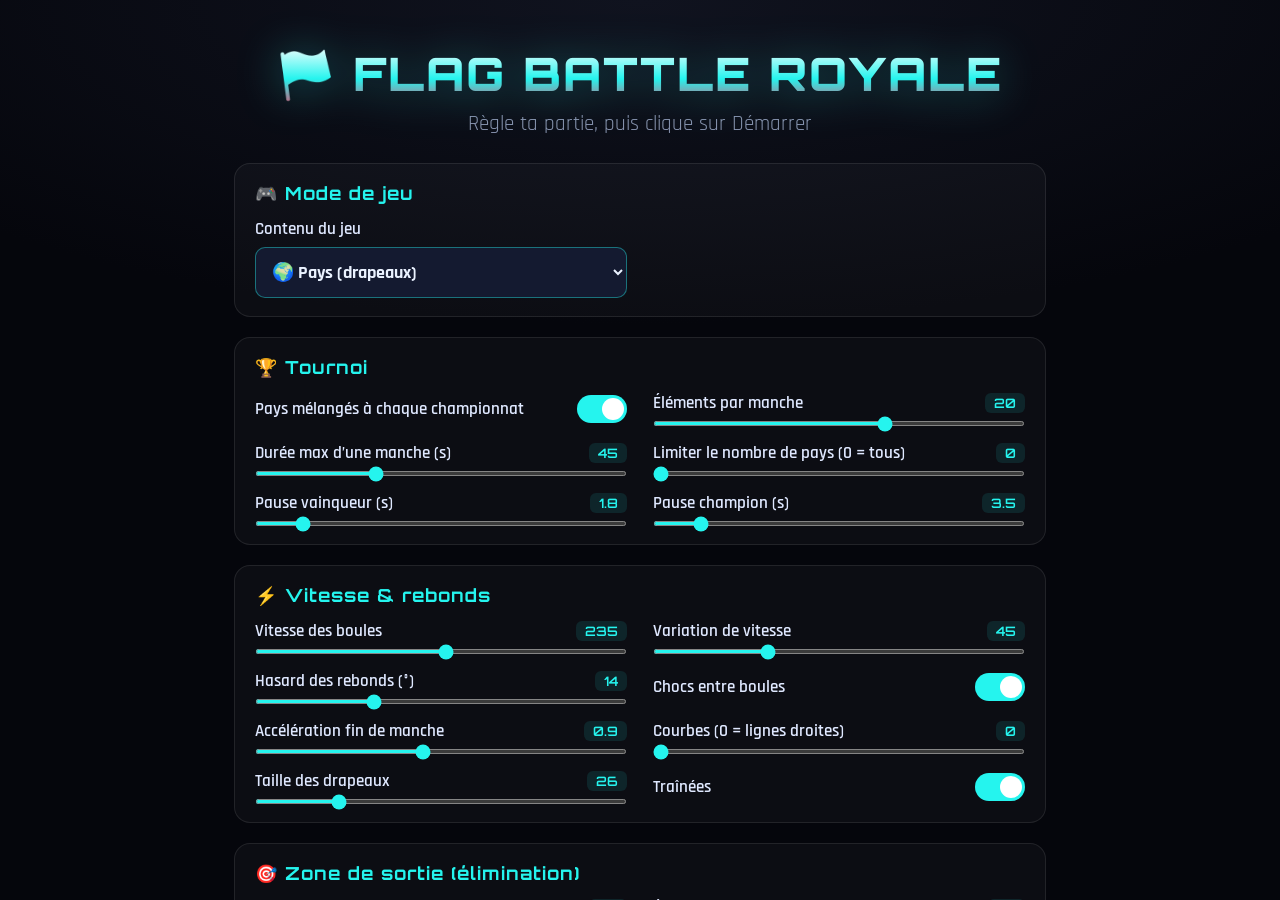
==== index.html @ c14d6283 "first commit" ====
<!DOCTYPE html>
<html lang="fr">
<head>
<meta charset="UTF-8" />
<meta name="viewport" content="width=device-width, initial-scale=1.0" />
<title>Flag Battle Royale · Live</title>
<link rel="preconnect" href="https://fonts.googleapis.com" />
<link rel="preconnect" href="https://fonts.gstatic.com" crossorigin />
<link href="https://fonts.googleapis.com/css2?family=Orbitron:wght@500;700;900&family=Rajdhani:wght@500;600;700&display=swap" rel="stylesheet" />
<link rel="stylesheet" href="css/styles.css" />
</head>
<body>

<!-- ===================== PAGE D'ACCUEIL (réglages) ===================== -->
<div id="home">
  <div class="home-scroll">
    <div class="home-head">
      <div class="home-logo">🏁 FLAG BATTLE ROYALE</div>
      <div class="home-sub">Règle ta partie, puis clique sur Démarrer</div>
    </div>
    <div id="homeForm"></div>
    <div class="home-actions">
      <button id="btnStart" class="home-start">▶&nbsp; DÉMARRER</button>
      <div class="home-secondary">
        <button id="btnFullscreen" class="home-btn">⛶ Plein écran</button>
        <button id="btnDefaults" class="home-btn">↩ Valeurs par défaut</button>
        <button id="btnResetStats" class="home-btn">🗑 Réinitialiser le classement</button>
      </div>
      <div class="home-hint">Pour OBS / TikTok LIVE Studio : ajoute <code>?go=1</code> à la fin de l'URL pour lancer directement. Le bouton <b>Plein écran</b> (ou <code>F11</code>) masque tes onglets ; une source <b>Navigateur</b> dans OBS ne capture de toute façon jamais le navigateur.</div>
    </div>
  </div>
  <div id="homeToast"></div>
</div>

<!-- ===================== LE LIVE ===================== -->
<div id="stage" style="display:none">

  <div id="topbar">
    <div id="roundLabel">QUALIFYING</div>
    <div id="timerPill"><span id="tpRound">QUALIFYING</span><span>·</span><span class="sub" id="tpTime">00:00</span></div>
    <div id="titleHolder" style="display:none"></div>
  </div>

  <!-- COLONNE GAUCHE : champions -->
  <div id="leaderboard" class="side-col">
    <div id="lbTitle" class="lb-title">🏆 CHAMPIONS</div>
    <div id="lbViewport" class="lb-viewport"><div id="lbTrack" class="lb-track"></div></div>
  </div>

  <!-- COLONNE DROITE : qualifiés du round -->
  <div id="qualified" class="side-col">
    <div class="lb-title"><span id="qTitle">✅ QUALIFIÉS</span><span id="qCount" class="q-count">0</span></div>
    <div id="qViewport" class="lb-viewport"><div id="qTrack" class="lb-track"></div></div>
  </div>

  <div id="arenaWrap">
    <div id="aliveTag"><b id="aliveN">0</b> IN THE RING</div>
    <canvas id="arena"></canvas>
  </div>

  <div id="winnerBanner">
    <div class="wb-title" id="wbTitle">HEAT WINNER</div>
    <img class="wb-flag" id="wbFlag" alt="" />
    <div class="wb-name" id="wbName">—</div>
    <div class="wb-sub" id="wbSub"></div>
  </div>

  <!-- Les pays de la manche en cours (barrés quand éliminés) -->
  <div id="heatRoster"><div id="hrGrid"></div></div>

  <div id="progressWrap">
    <div id="progressLabelRow">
      <div class="l"><b id="progDone">0</b> / <span id="progTotal">0</span> <span id="progNoun">FLAGS</span></div>
      <div class="r" id="progStage">QUALIFYING STAGE</div>
    </div>
    <div id="progressTrack"><div id="progressFill"></div></div>
  </div>

  <div id="confetti"></div>
</div>

<!-- boutons discrets (se cachent quand la souris est immobile ; jamais capturés par une source Navigateur OBS) -->
<button id="homeToggle" title="Réglages (retour au menu)">⚙</button>
<button id="fsToggle" title="Plein écran / Fenêtre">⛶</button>

<script src="js/config.js"></script>
<script src="js/countries.js"></script>
<script src="js/modes.js"></script>
<script src="js/sfx.js"></script>
<script src="js/leaderboard.js"></script>
<script src="js/engine.js"></script>
<script src="js/home.js"></script>
<script src="js/main.js"></script>
</body>
</html>
---- css/styles.css ----
/* =======================================================================
   Flag Battle Royale — layout épuré pour TikTok Live (9:16)
   Zone basse et bord droit laissés libres pour l'UI native de TikTok
   (commentaires, cadeaux, boutons). Couleurs pilotées par CONFIG.
   ======================================================================= */
:root{
  --bg-0:#000; --bg-1:#0b0b10;
  --ring:#fff; --gap:#FE2C55;
  --cyan:#25F4EE; --accent:#FE2C55;
  --text:#eaf2ff; --text-dim:#8792ad;
}
*{box-sizing:border-box;margin:0;padding:0}
html,body{height:100%;background:#000;font-family:'Rajdhani',system-ui,sans-serif;color:var(--text);overflow:hidden}

#stage{
  position:absolute;top:50%;left:50%;width:1080px;height:1920px;transform-origin:center center;
  background:
    radial-gradient(120% 70% at 55% 38%, rgba(37,244,238,.06) 0%, transparent 60%),
    linear-gradient(180deg, var(--bg-1) 0%, var(--bg-0) 100%);
  overflow:hidden;
}

/* ---------- ROUND LABEL + TIMER (centrés sur le cercle) ---------- */
#topbar{position:absolute;top:44px;left:0;right:0;z-index:6;display:flex;flex-direction:column;align-items:center;text-align:center}
#roundLabel{font-family:'Orbitron';font-weight:900;font-size:78px;line-height:1;letter-spacing:4px;text-transform:uppercase;
  background:linear-gradient(180deg,#fff 0%,var(--cyan) 60%,var(--accent) 130%);-webkit-background-clip:text;background-clip:text;-webkit-text-fill-color:transparent;
  filter:drop-shadow(0 3px 24px rgba(37,244,238,.35))}
#timerPill{margin-top:14px;font-family:'Orbitron';font-weight:700;font-size:32px;letter-spacing:3px;color:var(--text);
  background:rgba(255,255,255,.05);border:2px solid color-mix(in srgb,var(--cyan) 55%,transparent);padding:8px 28px;border-radius:999px;display:flex;align-items:center;gap:14px}
#timerPill .sub{color:var(--cyan)}
#timerPill.low{border-color:var(--accent);color:#ff8ba3;animation:lowblink .9s infinite}
@keyframes lowblink{50%{opacity:.55}}

/* ---------- COLONNES LATÉRALES (champions à gauche, qualifiés à droite) ---------- */
.side-col{position:absolute;top:330px;width:240px;height:1010px;z-index:5;
  background:linear-gradient(180deg,rgba(12,14,24,.72),rgba(6,7,14,.55));border:1px solid rgba(37,244,238,.22);border-radius:16px;
  padding:14px 9px;display:flex;flex-direction:column;backdrop-filter:blur(3px)}
#leaderboard{left:18px}
#qualified{right:18px;border-color:rgba(90,255,168,.2)}
.lb-title{font-family:'Orbitron';font-weight:700;font-size:22px;letter-spacing:1px;color:var(--cyan);text-align:center;margin-bottom:10px;
  text-shadow:0 0 14px rgba(37,244,238,.4);display:flex;align-items:center;justify-content:center;gap:8px}
#qualified .lb-title{color:#5affa8;text-shadow:0 0 14px rgba(90,255,168,.4)}
.q-count{font-family:'Orbitron';font-size:15px;color:#04121a;background:#5affa8;border-radius:8px;padding:1px 8px;font-weight:700}
.q-check{width:22px;flex:0 0 22px;text-align:center;color:#5affa8;font-weight:700;font-size:18px}
.lb-viewport{position:relative;flex:1;overflow:hidden}
.lb-viewport.scrolling{
  -webkit-mask-image:linear-gradient(180deg,transparent 0,#000 6%,#000 94%,transparent 100%);
  mask-image:linear-gradient(180deg,transparent 0,#000 6%,#000 94%,transparent 100%)}
.lb-track{position:absolute;left:0;right:0;top:0;will-change:transform}
.lb-row{display:flex;align-items:center;gap:6px;padding:7px 6px;border-radius:10px;margin-bottom:6px;background:rgba(255,255,255,.06)}
.lb-row.top{background:rgba(37,244,238,.14);border:1px solid rgba(37,244,238,.3)}
.lb-rank{width:24px;flex:0 0 24px;text-align:center;font-family:'Orbitron';font-weight:700;font-size:20px;color:#c3ccdf}
.lb-flag{width:36px;height:36px;flex:0 0 36px;border-radius:50%;object-fit:cover;border:2px solid rgba(255,255,255,.45)}
.lb-name{flex:1;min-width:0;font-weight:700;font-size:26px;color:#fff;white-space:nowrap;overflow:hidden;text-overflow:ellipsis;text-shadow:0 1px 3px rgba(0,0,0,.9)}
.lb-count{flex:0 0 auto;min-width:26px;text-align:right;font-family:'Orbitron';font-weight:700;font-size:25px;color:var(--cyan)}
.lb-empty{color:var(--text-dim);text-align:center;font-size:23px;line-height:1.5;margin-top:40px;font-weight:600}
.lb-empty sup{font-size:.7em}

/* ---------- ARENA (le cercle, centré) ---------- */
#arenaWrap{position:absolute;left:50%;transform:translateX(-50%);top:360px;width:560px;height:560px;z-index:3}

/* ---------- ROSTER de la manche (sous le cercle) ---------- */
#heatRoster{position:absolute;left:250px;right:250px;top:940px;z-index:6}
#hrGrid{display:flex;flex-wrap:wrap;justify-content:center;gap:9px}
.hr-chip{width:184px;display:flex;align-items:center;gap:9px;background:rgba(255,255,255,.07);border:1px solid rgba(255,255,255,.16);border-radius:10px;padding:8px 11px;transition:opacity .3s}
.hr-chip img{width:34px;height:34px;flex:0 0 34px;border-radius:50%;object-fit:cover;border:2px solid rgba(255,255,255,.45)}
.hr-chip span{font-weight:700;font-size:25px;white-space:nowrap;overflow:hidden;text-overflow:ellipsis;color:#fff;text-shadow:0 1px 3px rgba(0,0,0,.9)}
.hr-chip.out{opacity:.35}
.hr-chip.out span{text-decoration:line-through;color:var(--accent)}
.hr-chip.out img{filter:grayscale(1)}
.hr-chip.win{border-color:var(--cyan);box-shadow:0 0 16px rgba(37,244,238,.4);background:rgba(37,244,238,.12)}
.hr-chip.win span{color:#fff}
/* mode compact : beaucoup de participants (ex. 20 par manche) → 4 colonnes */
#hrGrid.compact{gap:7px}
#hrGrid.compact .hr-chip{width:136px;gap:6px;padding:5px 8px;border-radius:9px}
#hrGrid.compact .hr-chip img{width:26px;height:26px;flex:0 0 26px;border-width:1px}
#hrGrid.compact .hr-chip span{font-size:20px}
#arena{width:100%;height:100%;display:block}
#aliveTag{position:absolute;top:-4px;left:50%;transform:translateX(-50%);font-family:'Rajdhani';font-weight:700;font-size:28px;color:var(--text-dim);letter-spacing:2px;text-transform:uppercase;white-space:nowrap}
#aliveTag b{color:var(--cyan);font-family:'Orbitron'}
/* états spectaculaires */
#aliveTag.sudden{font-family:'Orbitron';font-weight:900;font-size:32px;color:var(--sd);
  text-shadow:0 0 18px var(--sd);animation:sdPulse .55s ease-in-out infinite}
#aliveTag.duel{font-family:'Orbitron';font-weight:900;font-size:34px;color:#fff;
  text-shadow:0 0 20px var(--accent),0 0 40px var(--accent);animation:sdPulse .7s ease-in-out infinite}
@keyframes sdPulse{0%,100%{transform:translateX(-50%) scale(1)}50%{transform:translateX(-50%) scale(1.09)}}

/* ---------- WINNER / CHAMPION BANNER ---------- */
#winnerBanner{position:absolute;top:430px;left:50%;transform:translateX(-50%) scale(.8);width:520px;display:none;flex-direction:column;align-items:center;z-index:20;opacity:0;
  transition:opacity .35s ease,transform .35s cubic-bezier(.2,1.4,.4,1)}
#winnerBanner.show{display:flex;opacity:1;transform:translateX(-50%) scale(1)}
#winnerBanner.champion{top:400px}
.wb-title{font-family:'Orbitron';font-weight:900;font-size:40px;letter-spacing:3px;color:var(--cyan);text-shadow:0 0 22px rgba(37,244,238,.55);text-transform:uppercase;text-align:center}
#winnerBanner.champion .wb-title{color:var(--gap);text-shadow:0 0 24px rgba(254,44,85,.6)}
.wb-flag{margin:22px 0 16px;width:230px;height:230px;border-radius:50%;border:7px solid var(--cyan);
  box-shadow:0 0 55px rgba(37,244,238,.6),0 0 110px rgba(37,244,238,.25);object-fit:cover;background:#111;animation:wbspin 6s linear infinite}
#winnerBanner.champion .wb-flag{width:300px;height:300px;border-color:var(--gap);box-shadow:0 0 60px rgba(254,44,85,.65),0 0 120px rgba(254,44,85,.3)}
@keyframes wbspin{to{transform:rotate(360deg)}}
.wb-name{font-family:'Orbitron';font-weight:900;font-size:64px;letter-spacing:2px;text-align:center;color:#fff;filter:drop-shadow(0 3px 18px rgba(37,244,238,.4));text-transform:uppercase}
.wb-sub{margin-top:8px;font-size:32px;font-weight:700;color:var(--text-dim);letter-spacing:2px;text-transform:uppercase}

/* ---------- PROGRESS (sous le cercle) ---------- */
#progressWrap{position:absolute;left:262px;right:262px;top:1180px;z-index:6}
#progressLabelRow{display:flex;justify-content:space-between;align-items:baseline;margin-bottom:8px;font-family:'Orbitron';font-weight:700;letter-spacing:1px}
#progressLabelRow .l{font-size:28px;color:var(--text)}
#progressLabelRow .l b{color:var(--cyan)}
#progressLabelRow .r{font-size:22px;color:var(--text-dim)}
#progressTrack{height:22px;border-radius:999px;background:rgba(255,255,255,.06);border:1px solid rgba(255,255,255,.12);overflow:hidden}
#progressFill{height:100%;width:0%;background:linear-gradient(90deg,var(--cyan),var(--accent));box-shadow:0 0 20px rgba(37,244,238,.4);transition:width .6s ease}

/* ---------- CONFETTI ---------- */
#confetti{position:absolute;inset:0;z-index:19;pointer-events:none;overflow:hidden}
.confetti-piece{position:absolute;top:-20px;border-radius:2px;animation:confFall linear forwards}
@keyframes confFall{0%{transform:translateY(0) translateX(0) rotate(0);opacity:1}100%{transform:translateY(2050px) translateX(var(--x)) rotate(var(--rot));opacity:.9}}

/* ---------- TENANT DU TITRE (discret) ---------- */
#titleHolder{margin-top:12px;display:flex;align-items:center;gap:10px;
  font-family:'Rajdhani';font-weight:700;font-size:23px;color:#cfd8ee;
  background:rgba(255,255,255,.05);border:1px solid rgba(255,255,255,.12);border-radius:999px;padding:5px 16px;opacity:.9}
#titleHolder img{width:26px;height:26px;border-radius:50%;object-fit:cover;border:1px solid rgba(255,255,255,.35)}
#titleHolder .th-label{color:var(--cyan);letter-spacing:1px;text-transform:uppercase;font-size:19px}
#titleHolder .th-name{color:#fff;font-weight:700}
#titleHolder .th-streak{font-family:'Orbitron';font-size:17px;font-weight:700;color:#04121a;background:var(--gap);
  border-radius:8px;padding:2px 9px;letter-spacing:1px}

/* =======================================================================
   PAGE D'ACCUEIL (réglages)
   ======================================================================= */
#home{position:fixed;inset:0;z-index:200;overflow-y:auto;display:flex;justify-content:center;
  background:radial-gradient(120% 60% at 50% 0%, #10131f 0%, #05060c 60%);font-family:'Rajdhani'}
#home.hidden{display:none}
.home-scroll{width:100%;max-width:860px;padding:44px 24px 70px}
.home-head{text-align:center;margin-bottom:26px}
.home-logo{font-family:'Orbitron';font-weight:900;font-size:46px;letter-spacing:2px;
  background:linear-gradient(180deg,#fff 0%,var(--cyan) 60%,var(--accent) 120%);-webkit-background-clip:text;background-clip:text;-webkit-text-fill-color:transparent;
  filter:drop-shadow(0 3px 22px rgba(37,244,238,.35))}
.home-sub{color:var(--text-dim);font-size:21px;margin-top:8px}
.h-sec{margin-bottom:20px;background:rgba(255,255,255,.03);border:1px solid rgba(255,255,255,.09);border-radius:16px;padding:18px 20px}
.h-sec-title{font-family:'Orbitron';font-weight:700;font-size:18px;letter-spacing:1px;color:var(--cyan);margin-bottom:14px}
.h-grid{display:grid;grid-template-columns:1fr 1fr;gap:16px 26px}
.h-cell{display:flex;flex-direction:column;gap:7px}
.h-label{display:flex;justify-content:space-between;align-items:center;font-size:17px;font-weight:600;color:#dfe8ff}
.h-val{font-family:'Orbitron';font-size:13px;color:var(--cyan);background:rgba(37,244,238,.1);padding:2px 9px;border-radius:6px}
.h-cell input[type=range]{width:100%;accent-color:var(--cyan);height:5px}
.h-cell-bool{flex-direction:row;justify-content:space-between;align-items:center}
.h-toggle{width:50px;height:28px;flex:0 0 50px;-webkit-appearance:none;appearance:none;background:#2a3350;border-radius:20px;position:relative;cursor:pointer;transition:background .2s}
.h-toggle:checked{background:var(--cyan)}
.h-toggle::after{content:"";position:absolute;top:3px;left:3px;width:22px;height:22px;border-radius:50%;background:#fff;transition:left .2s}
.h-toggle:checked::after{left:25px}
.h-cell input[type=color]{width:60px;height:34px;border:none;background:none;cursor:pointer;align-self:flex-start}
.h-select{background:#141a30;border:1px solid rgba(37,244,238,.4);color:#eaf2ff;border-radius:10px;padding:12px 12px;font-size:18px;font-family:'Rajdhani';font-weight:700;cursor:pointer}
.home-actions{text-align:center;margin-top:14px}
.home-start{font-family:'Orbitron';font-weight:900;font-size:32px;letter-spacing:3px;color:#04121a;cursor:pointer;
  background:linear-gradient(90deg,var(--cyan),#7af7ff 55%,var(--cyan));border:none;border-radius:16px;padding:20px 70px;
  box-shadow:0 0 44px rgba(37,244,238,.45);transition:transform .12s}
.home-start:hover{transform:translateY(-2px)}
.home-secondary{margin-top:18px;display:flex;gap:12px;justify-content:center;flex-wrap:wrap}
.home-btn{font-family:'Rajdhani';font-weight:700;font-size:16px;color:#dce6ff;background:rgba(255,255,255,.05);border:1px solid rgba(255,255,255,.18);border-radius:10px;padding:11px 18px;cursor:pointer}
.home-btn:hover{background:rgba(255,255,255,.1)}
.home-hint{margin-top:20px;color:var(--text-dim);font-size:16px;line-height:1.5}
.home-hint code{background:rgba(255,255,255,.1);padding:2px 7px;border-radius:5px;color:#fff;font-family:'Orbitron';font-size:14px}
/* boutons discrets du live (plein écran + retour réglages) */
#fsToggle,#homeToggle{position:fixed;top:14px;z-index:150;width:50px;height:50px;border-radius:50%;
  border:1px solid rgba(140,180,255,.4);background:rgba(10,14,30,.8);color:#cfe0ff;font-size:22px;cursor:pointer;
  transition:opacity .4s ease,transform .2s ease;backdrop-filter:blur(6px)}
#fsToggle{right:14px}
#homeToggle{right:74px}
#fsToggle:hover,#homeToggle:hover{transform:scale(1.08)}
#fsToggle.fs-hidden,#homeToggle.fs-hidden{opacity:0;pointer-events:none}

#homeToast{position:fixed;bottom:24px;left:50%;transform:translateX(-50%) translateY(20px);z-index:201;
  background:rgba(10,14,26,.96);border:1px solid var(--cyan);color:#fff;padding:12px 22px;border-radius:12px;font-weight:700;opacity:0;pointer-events:none;transition:opacity .25s,transform .25s}
#homeToast.show{opacity:1;transform:translateX(-50%) translateY(0)}
@media (max-width:640px){ .h-grid{grid-template-columns:1fr} .home-logo{font-size:34px} }
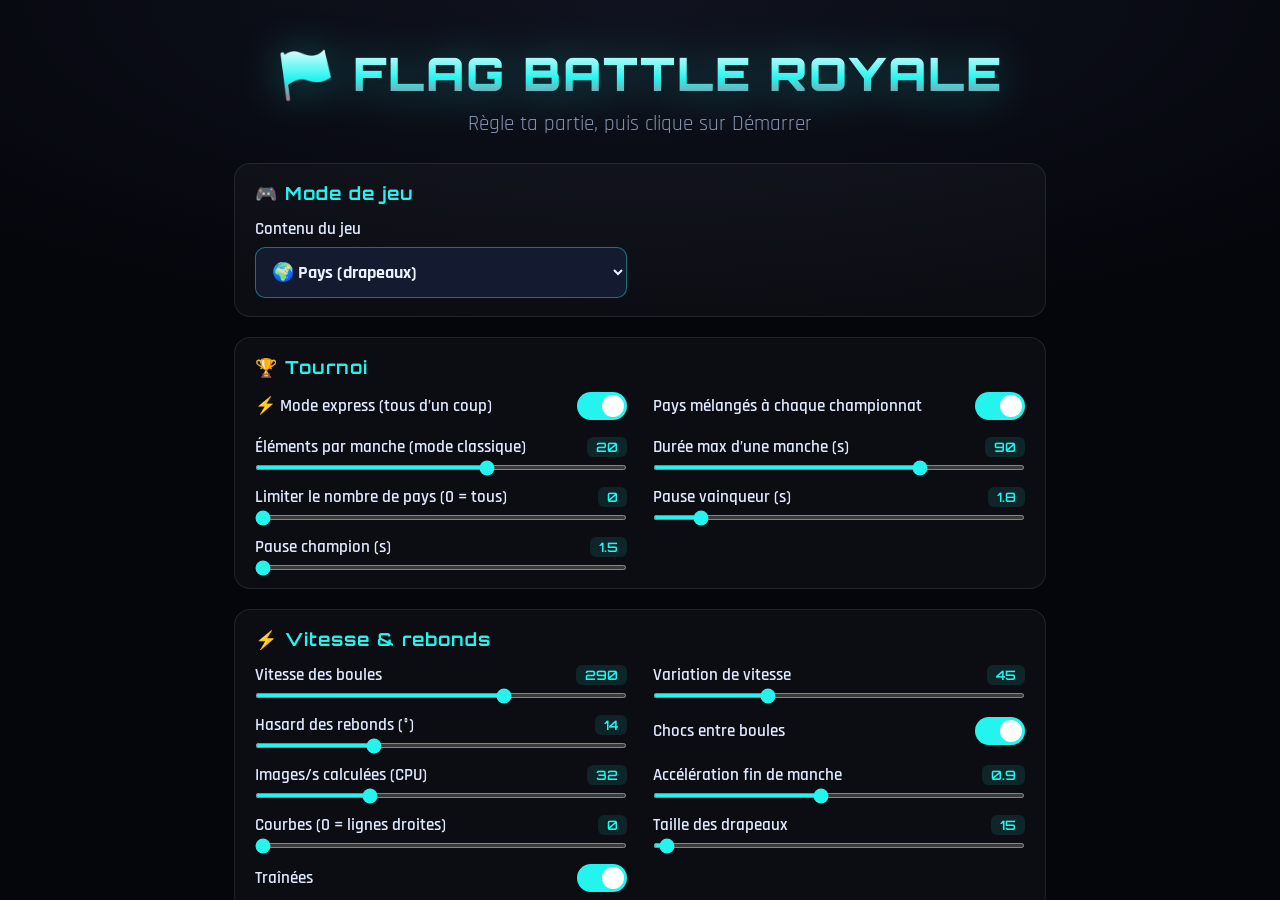
==== commit ccb71f50: "'toutes'" ====
--- a/index.html
+++ b/index.html
@@ -47,9 +47,15 @@
     <div id="lbViewport" class="lb-viewport"><div id="lbTrack" class="lb-track"></div></div>
   </div>
 
-  <!-- COLONNE DROITE : qualifiés du round -->
+  <!-- COLONNE GAUCHE (bas, mode express) : derniers éliminés -->
+  <div id="lastout" class="side-col">
+    <div class="lb-title"><span id="loTitle">❌ LAST OUT</span></div>
+    <div id="loViewport" class="lb-viewport"><div id="loTrack" class="lb-track"></div></div>
+  </div>
+
+  <!-- COLONNE DROITE : qualifiés (classique) / survivants (express) -->
   <div id="qualified" class="side-col">
-    <div class="lb-title"><span id="qTitle">✅ QUALIFIÉS</span><span id="qCount" class="q-count">0</span></div>
+    <div class="lb-title"><span id="qTitle">✅ QUALIFIED</span><span id="qCount" class="q-count">0</span></div>
     <div id="qViewport" class="lb-viewport"><div id="qTrack" class="lb-track"></div></div>
   </div>
 
@@ -76,6 +82,9 @@
     <div id="progressTrack"><div id="progressFill"></div></div>
   </div>
 
+  <!-- Champions en une seule ligne (mode express) -->
+  <div id="champStrip"></div>
+
   <div id="confetti"></div>
 </div>
 
--- a/css/styles.css
+++ b/css/styles.css
@@ -58,6 +58,36 @@
 
 /* ---------- ARENA (le cercle, centré) ---------- */
 #arenaWrap{position:absolute;left:50%;transform:translateX(-50%);top:360px;width:560px;height:560px;z-index:3}
+
+/* =======================================================================
+   MODE EXPRESS : tous les drapeaux d'un coup → grand cercle, pas de
+   colonne "qualifiés", pas de liste de noms sous le cercle.
+   ======================================================================= */
+/* Mode express = ÉPURÉ : uniquement la colonne des champions à gauche,
+   et un grand cercle qui occupe tout l'espace restant. */
+#stage.express #heatRoster,
+#stage.express #qualified,
+#stage.express #lastout{display:none}
+#stage.express #leaderboard{left:18px;right:auto;width:250px;top:300px;height:1046px}
+#stage.express .lb-rank{width:22px;flex:0 0 22px}
+#stage.express #arenaWrap{left:286px;transform:none;top:352px;width:776px;height:776px}
+#stage.express #progressWrap{left:286px;right:18px;top:1176px}
+#stage.express #winnerBanner{left:674px;top:520px;width:600px}
+#stage.express #topbar{left:270px;right:18px}
+#stage.express #aliveTag{top:-46px;font-size:32px}
+#stage.express #aliveTag b{font-size:36px}
+
+/* bandeau champions (une ligne) */
+#champStrip{position:absolute;left:60px;right:60px;top:1408px;z-index:6;display:none;
+  align-items:center;justify-content:center;gap:14px;flex-wrap:nowrap;overflow:hidden}
+.cs-lead{font-size:30px;flex:0 0 auto}
+.cs-empty{font-family:'Rajdhani';font-weight:700;font-size:26px;color:var(--text-dim)}
+.cs-item{display:flex;align-items:center;gap:7px;font-family:'Rajdhani';font-size:26px;font-weight:700;
+  background:rgba(255,255,255,.05);border:1px solid rgba(255,255,255,.12);border-radius:999px;padding:6px 14px 6px 10px;white-space:nowrap}
+.cs-item.first{background:rgba(37,244,238,.13);border-color:rgba(37,244,238,.4)}
+.cs-item img{width:30px;height:30px;border-radius:50%;object-fit:cover;border:1px solid rgba(255,255,255,.35)}
+.cs-item b{color:#fff;font-weight:700}
+.cs-item i{font-family:'Orbitron';font-style:normal;font-size:23px;color:var(--cyan)}
 
 /* ---------- ROSTER de la manche (sous le cercle) ---------- */
 #heatRoster{position:absolute;left:250px;right:250px;top:940px;z-index:6}
